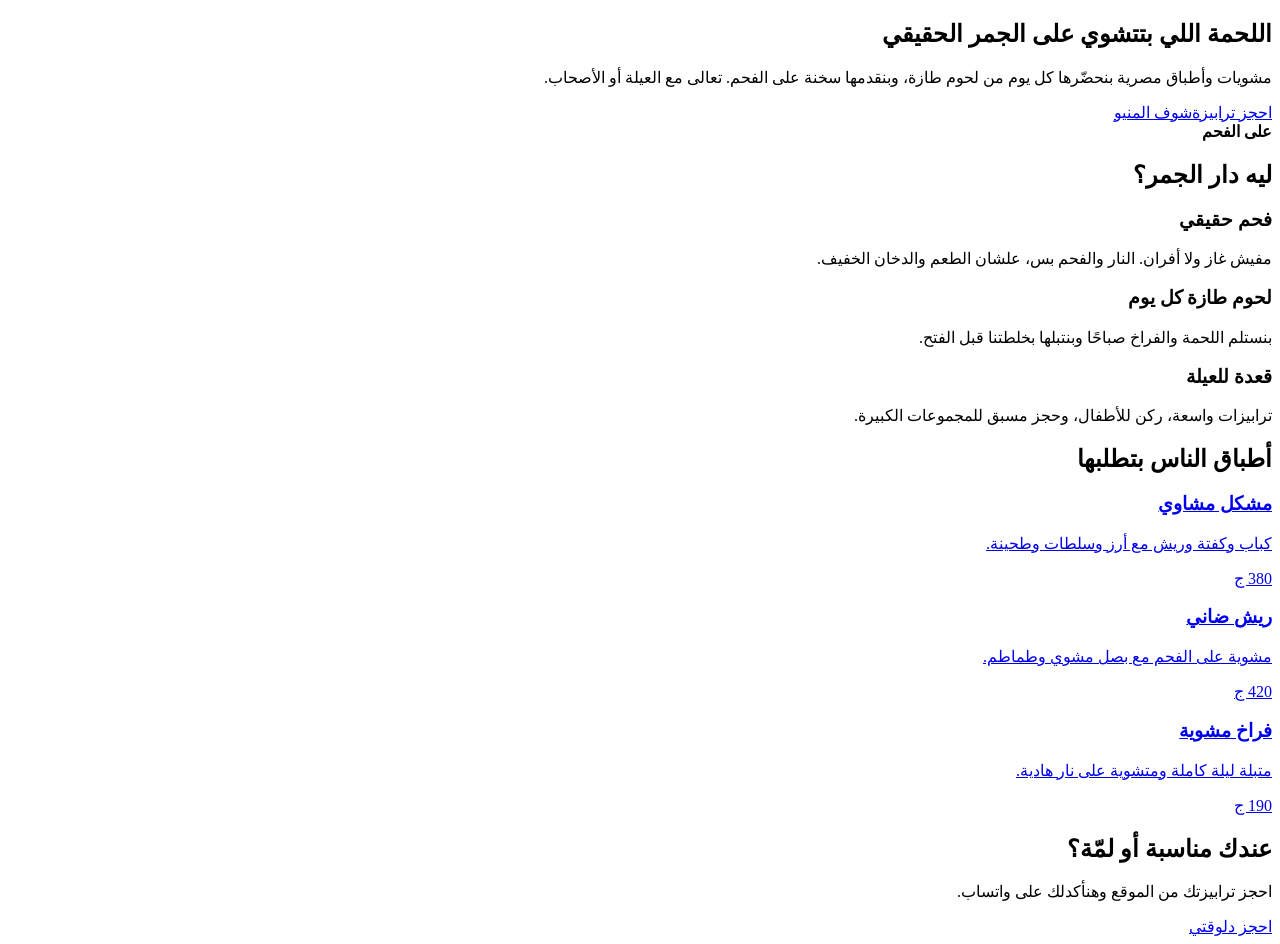
==== index.html @ 13e093be "Add files via upload" ====
<!DOCTYPE html><html lang="ar" dir="rtl"><head><meta charset="UTF-8"><meta name="viewport" content="width=device-width, initial-scale=1"><title>الرئيسية | دار الجمر</title><meta name="description" content="دار الجمر: مشويات على الفحم الحقيقي وأطباق مصرية أصيلة."><link rel="preconnect" href="https://fonts.googleapis.com"><link rel="preconnect" href="https://fonts.gstatic.com" crossorigin><link href="https://fonts.googleapis.com/css2?family=Aref+Ruqaa:wght@400;700&family=Cairo:wght@400;600;700&display=swap" rel="stylesheet"><link rel="stylesheet" href="style.css"></head><body><header id="hd"></header><main>
<section class="hero"><div class="wrap"><div>
<h1>اللحمة اللي بتتشوي على الجمر الحقيقي</h1>
<p>مشويات وأطباق مصرية بنحضّرها كل يوم من لحوم طازة، وبنقدمها سخنة على الفحم. تعالى مع العيلة أو الأصحاب.</p>
<div class="btns"><a class="btn" href="reserve.html">احجز ترابيزة</a><a class="btn ghost" href="menu.html">شوف المنيو</a></div></div>
<div class="plate" aria-hidden="true"><div class="ring"></div><div class="core"><b>على الفحم</b></div></div></div></section>

<section><div class="wrap"><h2>ليه دار الجمر؟</h2><div class="grid3">
<div class="pt"><h3>فحم حقيقي</h3><p>مفيش غاز ولا أفران. النار والفحم بس، علشان الطعم والدخان الخفيف.</p></div>
<div class="pt"><h3>لحوم طازة كل يوم</h3><p>بنستلم اللحمة والفراخ صباحًا وبنتبلها بخلطتنا قبل الفتح.</p></div>
<div class="pt"><h3>قعدة للعيلة</h3><p>ترابيزات واسعة، ركن للأطفال، وحجز مسبق للمجموعات الكبيرة.</p></div></div></div></section>

<section class="dark"><div class="wrap"><h2>أطباق الناس بتطلبها</h2><div class="grid3">
<a class="dish" href="menu.html"><h3>مشكل مشاوي</h3><p>كباب وكفتة وريش مع أرز وسلطات وطحينة.</p><span>380 ج</span></a>
<a class="dish" href="menu.html"><h3>ريش ضاني</h3><p>مشوية على الفحم مع بصل مشوي وطماطم.</p><span>420 ج</span></a>
<a class="dish" href="menu.html"><h3>فراخ مشوية</h3><p>متبلة ليلة كاملة ومتشوية على نار هادية.</p><span>190 ج</span></a></div></div></section>

<section class="band"><div class="wrap"><h2>عندك مناسبة أو لمّة؟</h2><p>احجز ترابيزتك من الموقع وهنأكدلك على واتساب.</p><a class="btn" href="reserve.html">احجز دلوقتي</a></div></section>
</main><footer id="ft"></footer><script src="script.js"></script></body></html>
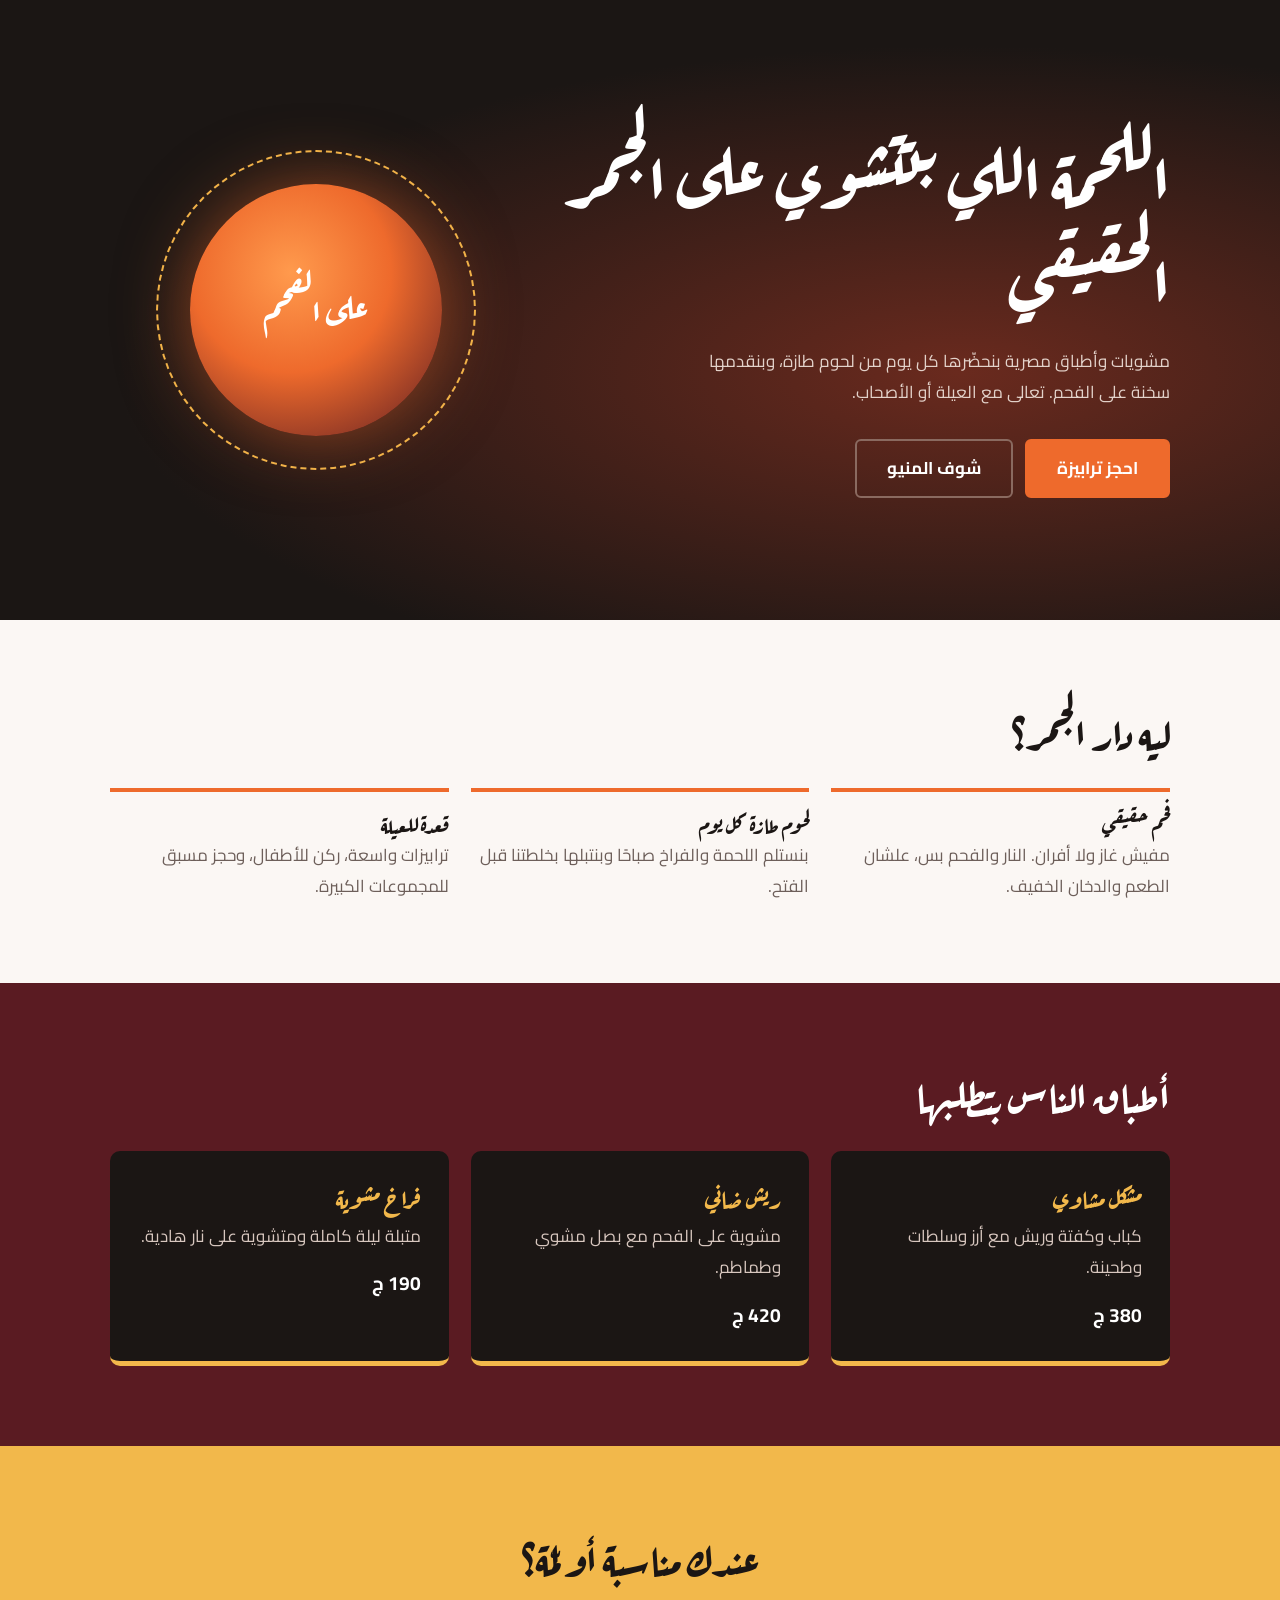
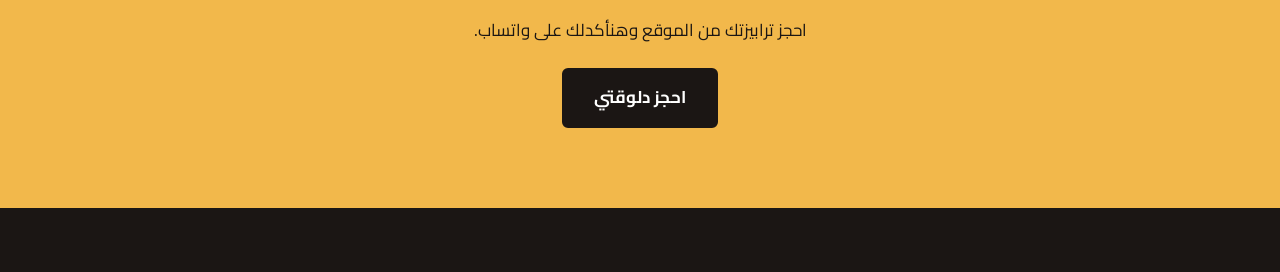
==== commit 60204b91: "Add files via upload" ====
--- a/index.html
+++ b/index.html
@@ -4,6 +4,7 @@
 <p>مشويات وأطباق مصرية بنحضّرها كل يوم من لحوم طازة، وبنقدمها سخنة على الفحم. تعالى مع العيلة أو الأصحاب.</p>
 <div class="btns"><a class="btn" href="reserve.html">احجز ترابيزة</a><a class="btn ghost" href="menu.html">شوف المنيو</a></div></div>
 <div class="plate" aria-hidden="true"><div class="ring"></div><div class="core"><b>على الفحم</b></div></div></div></section>
+<link rel="stylesheet" href="./Style.css">
 
 <section><div class="wrap"><h2>ليه دار الجمر؟</h2><div class="grid3">
 <div class="pt"><h3>فحم حقيقي</h3><p>مفيش غاز ولا أفران. النار والفحم بس، علشان الطعم والدخان الخفيف.</p></div>
--- a/Style.css
+++ b/Style.css
@@ -0,0 +1,112 @@
+:root{--coal:#1b1614;--wine:#5a1b22;--ember:#ee6a2c;--gold:#f2b84b;--paper:#fbf7f4;--muted:#6d5f5a;--line:#e6dad3}
+*{box-sizing:border-box;margin:0}
+html{scroll-behavior:smooth}
+body{font-family:Cairo,sans-serif;background:var(--paper);color:var(--coal);line-height:1.85;font-size:17px}
+h1,h2,h3{font-family:'Aref Ruqaa',serif;line-height:1.4}
+a{color:inherit}
+:focus-visible{outline:3px solid var(--gold);outline-offset:3px}
+.wrap{max-width:1100px;margin:auto;padding:0 20px}
+section{padding:80px 0}
+h2{font-size:clamp(1.9rem,4vw,2.7rem);margin-bottom:28px}
+p+p{margin-top:12px}
+
+/* header */
+#hd{position:sticky;top:0;z-index:20;background:var(--coal);color:#fff}
+#hd nav{display:flex;align-items:center;justify-content:space-between;height:70px}
+.logo{font-family:'Aref Ruqaa';font-weight:700;font-size:1.8rem;text-decoration:none;color:var(--gold)}
+#hd ul{display:flex;gap:26px;list-style:none;padding:0}
+#hd ul a{text-decoration:none;font-weight:600;padding:4px 0;border-bottom:2px solid transparent}
+#hd ul a:hover,#hd ul a.on{border-color:var(--ember)}
+.burger{display:none;background:none;border:0;color:#fff;font-size:1.7rem;cursor:pointer}
+.btn{display:inline-block;background:var(--ember);color:#fff;padding:12px 30px;border-radius:6px;text-decoration:none;font:inherit;font-weight:700;border:2px solid var(--ember);cursor:pointer;transition:background .2s}
+.btn:hover{background:#d4571f;border-color:#d4571f}
+.btn.ghost{background:transparent;border-color:#8a6a60}
+.btn.ghost:hover{background:#ffffff14}
+
+/* hero */
+.hero{position:relative;background:radial-gradient(ellipse at 75% 60%,#6a2a1e 0,var(--coal) 62%);color:#fff;padding:0;overflow:hidden}
+.hero .wrap{display:grid;grid-template-columns:1.2fr .8fr;align-items:center;gap:30px;min-height:620px;position:relative;z-index:1}
+.hero h1{font-size:clamp(2.6rem,6.5vw,4.6rem);margin-bottom:18px}
+.hero p{color:#e3d2ca;max-width:480px;margin-bottom:30px}
+.btns{display:flex;gap:12px;flex-wrap:wrap}
+.plate{justify-self:center;position:relative;width:min(320px,80vw);aspect-ratio:1}
+.plate .ring{position:absolute;inset:0;border-radius:50%;border:2px dashed var(--gold);animation:spin 40s linear infinite}
+.plate .core{position:absolute;inset:34px;border-radius:50%;background:radial-gradient(circle at 40% 35%,#ff9a4d,var(--ember) 45%,var(--wine));display:grid;place-items:center;box-shadow:0 0 70px #ee6a2c88}
+.plate b{font-family:'Aref Ruqaa';font-size:2.2rem;color:#fff}
+.sp{position:absolute;bottom:-10px;width:5px;height:5px;border-radius:50%;background:var(--gold);opacity:0;animation:fly linear infinite}
+@keyframes spin{to{transform:rotate(360deg)}}
+@keyframes fly{0%{transform:translateY(0);opacity:0}15%{opacity:.9}100%{transform:translateY(-640px) translateX(30px);opacity:0}}
+
+/* blocks */
+.grid3{display:grid;grid-template-columns:repeat(3,1fr);gap:22px}
+.pt{border-top:4px solid var(--ember);padding-top:16px}
+.pt h3{font-size:1.4rem}
+.pt p{color:var(--muted)}
+.dark{background:var(--wine);color:#fff}
+.dish{display:block;text-decoration:none;background:var(--coal);padding:28px;border-radius:10px;border-bottom:5px solid var(--gold);transition:transform .2s}
+.dish:hover{transform:translateY(-4px)}
+.dish h3{font-size:1.6rem;color:var(--gold)}
+.dish p{color:#d8c7bf;margin:6px 0 14px}
+.dish span{font-weight:700;font-size:1.2rem}
+.band{background:var(--gold);text-align:center}
+.band p{margin-bottom:22px}
+.band .btn{background:var(--coal);border-color:var(--coal)}
+
+/* inner pages */
+.ph{background:var(--coal);color:#fff;padding:60px 0 50px;border-bottom:5px solid var(--ember)}
+.ph h1{font-size:clamp(2.2rem,5vw,3.4rem)}
+.ph p{color:#d8c7bf}
+.two{display:grid;grid-template-columns:1fr 1fr;gap:56px;align-items:start}
+.steps ol{list-style:none;padding:0;margin-top:14px;counter-reset:s}
+.steps li{counter-increment:s;display:grid;grid-template-columns:44px 1fr;column-gap:14px;padding:14px 0;border-bottom:1px solid var(--line)}
+.steps li::before{content:counter(s);grid-row:span 2;width:44px;height:44px;border-radius:50%;background:var(--wine);color:#fff;display:grid;place-items:center;font-weight:700}
+.steps span{color:var(--muted)}
+.info h3{font-size:1.4rem;margin-top:14px}
+.hours{list-style:none;padding:0;margin:8px 0 16px}
+.hours li{display:flex;justify-content:space-between;padding:9px 0;border-bottom:1px solid var(--line)}
+
+/* menu */
+.tabs{display:flex;gap:8px;flex-wrap:wrap;margin-bottom:26px}
+.tab{background:transparent;border:2px solid var(--wine);color:var(--wine);padding:6px 20px;border-radius:6px;cursor:pointer;font:inherit;font-weight:700}
+.tab[aria-selected="true"]{background:var(--wine);color:#fff}
+.items{display:grid;grid-template-columns:1fr 1fr;gap:0 48px}
+.item{display:flex;align-items:baseline;gap:10px;padding:16px 0;border-bottom:1px dashed #cdb8ad}
+.item h3{font-size:1.25rem;white-space:nowrap}
+.item p{flex:1;color:var(--muted);font-size:.92rem;line-height:1.5}
+.price{font-weight:700;white-space:nowrap;color:var(--wine)}
+.add{width:34px;height:34px;border-radius:50%;border:0;background:var(--ember);color:#fff;font-size:1.3rem;cursor:pointer;flex:none}
+.add:hover{background:var(--wine)}
+.order{position:fixed;bottom:18px;left:18px;z-index:30;background:#fff;border:2px solid var(--coal);border-radius:10px;width:300px;max-width:calc(100vw - 36px);box-shadow:0 10px 30px #0004;display:none}
+.order.on{display:block}
+.oh{display:flex;justify-content:space-between;align-items:center;padding:10px 16px;background:var(--coal);color:#fff;border-radius:7px 7px 0 0}
+.oh button{background:none;border:0;color:#fff;cursor:pointer;font-size:1.1rem}
+.order ul{list-style:none;padding:8px 16px;max-height:200px;overflow:auto}
+.order li{display:flex;justify-content:space-between;padding:4px 0;font-size:.95rem}
+.order li button{border:0;background:none;cursor:pointer;color:#b3261e;font-size:1.1rem}
+.tot{display:flex;justify-content:space-between;padding:10px 16px;border-top:1px solid var(--line);font-weight:700}
+.order .btn{display:block;margin:0 16px 16px;text-align:center}
+
+/* forms */
+form{display:grid;gap:14px}
+label{font-weight:600;font-size:.95rem}
+input,select,textarea{width:100%;padding:12px 14px;border-radius:6px;border:2px solid var(--line);font:inherit;background:#fff;color:var(--coal)}
+input:focus,select:focus,textarea:focus{border-color:var(--ember);outline:0}
+.row{display:grid;grid-template-columns:1fr 1fr;gap:12px}
+.msg{min-height:1.6em;font-weight:700;color:#b3261e}
+
+footer{background:var(--coal);color:#b9a79f;padding:40px 0 24px;font-size:.95rem}
+footer .wrap{display:grid;grid-template-columns:1.4fr 1fr 1fr;gap:30px}
+footer h3{color:var(--gold);font-size:1.3rem}
+footer a{text-decoration:none;display:block}
+footer a:hover{color:#fff}
+.copy{text-align:center;margin-top:28px;padding-top:18px;border-top:1px solid #3a302c}
+
+@media(max-width:820px){
+  .burger{display:block}
+  #hd ul{display:none;position:absolute;top:70px;right:0;left:0;background:var(--coal);flex-direction:column;padding:16px 20px 22px;gap:14px}
+  #hd ul.open{display:flex}
+  .hero .wrap,.grid3,.two,.items,footer .wrap{grid-template-columns:1fr}
+  .hero .wrap{padding:50px 20px;min-height:0}
+  section{padding:56px 0}
+}
+@media(prefers-reduced-motion:reduce){.ring,.sp{animation:none}.sp{display:none}html{scroll-behavior:auto}}
